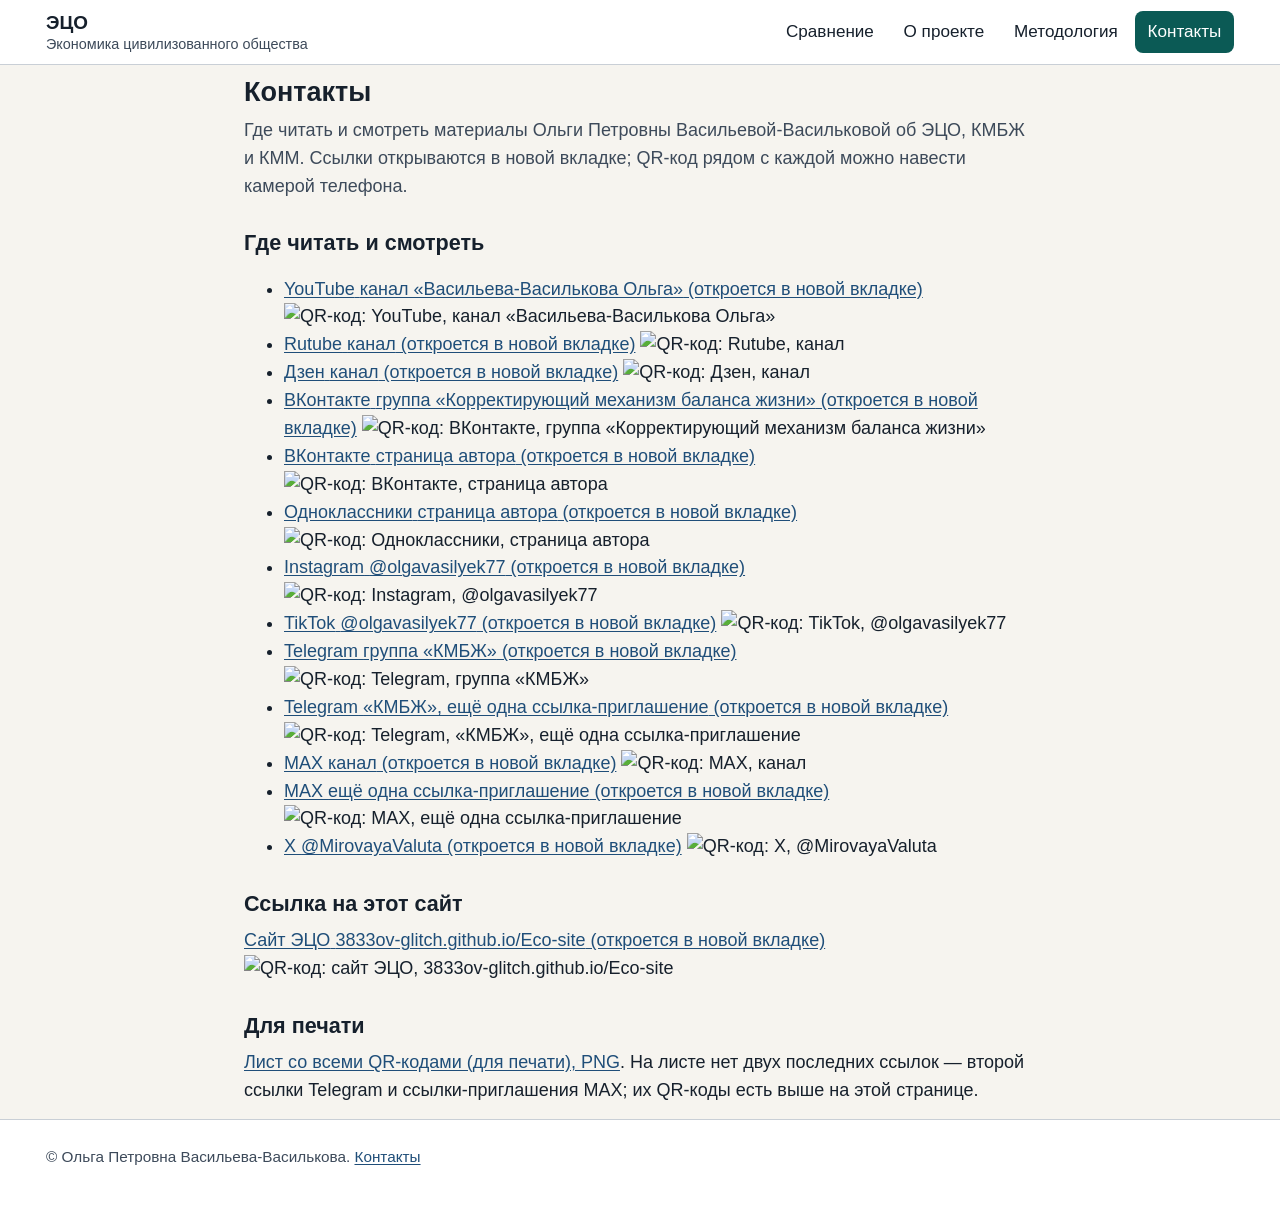
==== contacts.html @ aff53b92 "Страница «Контакты»" ====
<!doctype html>
<html lang="ru">
<head>
<meta charset="utf-8">
<meta name="viewport" content="width=device-width, initial-scale=1">
<title>Контакты — ЭЦО</title>
<meta name="description" content="Где читать и смотреть материалы Ольги Петровны Васильевой-Васильковой об ЭЦО, КМБЖ и КММ: каналы, группы и QR-коды.">
<link rel="icon" href="data:image/svg+xml,%3Csvg xmlns=%22http://www.w3.org/2000/svg%22 viewBox=%220 0 32 32%22%3E%3Crect width=%2232%22 height=%2232%22 rx=%226%22 fill=%22%230b5a55%22/%3E%3C/svg%3E">
<link rel="stylesheet" href="css/style.css">
</head>
<body>
<a class="skip" href="#main">Перейти к содержанию</a>
<header class="site">
  <div class="wrap">
    <a class="brand" href="index.html">ЭЦО<small>Экономика цивилизованного общества</small></a>
    <nav class="main" aria-label="Основное меню">
      <ul>
        <li><a href="index.html">Сравнение</a></li>
        <li><a href="project.html">О проекте</a></li>
        <li><a href="method.html">Методология</a></li>
        <li><a href="contacts.html" aria-current="page">Контакты</a></li>
      </ul>
    </nav>
  </div>
</header>
<main id="main" class="wrap prose">
  <h1>Контакты</h1>
  <p class="lead">Где читать и смотреть материалы Ольги Петровны Васильевой-Васильковой об ЭЦО, КМБЖ и КММ. Ссылки открываются в новой вкладке; QR-код рядом с каждой можно навести камерой телефона.</p>

  <section aria-labelledby="h-links">
    <h2 id="h-links">Где читать и смотреть</h2>
    <ul class="contacts">
      <li class="contact">
        <a class="cbtn" href="https://www.youtube.com/@olgav6627" target="_blank" rel="noopener"><span class="cnet">YouTube</span> <span class="cdesc">канал «Васильева-Василькова Ольга»</span><span class="visually-hidden"> (откроется в новой вкладке)</span></a>
        <img class="qr" src="img/qr/youtube.svg" width="96" height="96" loading="lazy" alt="QR-код: YouTube, канал «Васильева-Василькова Ольга»">
      </li>
      <li class="contact">
        <a class="cbtn" href="https://rutube.ru/channel/42778602/" target="_blank" rel="noopener"><span class="cnet">Rutube</span> <span class="cdesc">канал</span><span class="visually-hidden"> (откроется в новой вкладке)</span></a>
        <img class="qr" src="img/qr/rutube.svg" width="96" height="96" loading="lazy" alt="QR-код: Rutube, канал">
      </li>
      <li class="contact">
        <a class="cbtn" href="https://dzen.ru/mirovayavaluta" target="_blank" rel="noopener"><span class="cnet">Дзен</span> <span class="cdesc">канал</span><span class="visually-hidden"> (откроется в новой вкладке)</span></a>
        <img class="qr" src="img/qr/dzen.svg" width="96" height="96" loading="lazy" alt="QR-код: Дзен, канал">
      </li>
      <li class="contact">
        <a class="cbtn" href="https://vk.com/club237898123" target="_blank" rel="noopener"><span class="cnet">ВКонтакте</span> <span class="cdesc">группа «Корректирующий механизм баланса жизни»</span><span class="visually-hidden"> (откроется в новой вкладке)</span></a>
        <img class="qr" src="img/qr/vk-group.svg" width="96" height="96" loading="lazy" alt="QR-код: ВКонтакте, группа «Корректирующий механизм баланса жизни»">
      </li>
      <li class="contact">
        <a class="cbtn" href="https://vk.com/id841744508" target="_blank" rel="noopener"><span class="cnet">ВКонтакте</span> <span class="cdesc">страница автора</span><span class="visually-hidden"> (откроется в новой вкладке)</span></a>
        <img class="qr" src="img/qr/vk-author.svg" width="96" height="96" loading="lazy" alt="QR-код: ВКонтакте, страница автора">
      </li>
      <li class="contact">
        <a class="cbtn" href="https://ok.ru/profile/559780881135" target="_blank" rel="noopener"><span class="cnet">Одноклассники</span> <span class="cdesc">страница автора</span><span class="visually-hidden"> (откроется в новой вкладке)</span></a>
        <img class="qr" src="img/qr/ok.svg" width="96" height="96" loading="lazy" alt="QR-код: Одноклассники, страница автора">
      </li>
      <li class="contact">
        <a class="cbtn" href="https://www.instagram.com/olgavasilyek77/" target="_blank" rel="noopener"><span class="cnet">Instagram</span> <span class="cdesc">@olgavasilyek77</span><span class="visually-hidden"> (откроется в новой вкладке)</span></a>
        <img class="qr" src="img/qr/instagram.svg" width="96" height="96" loading="lazy" alt="QR-код: Instagram, @olgavasilyek77">
      </li>
      <li class="contact">
        <a class="cbtn" href="https://www.tiktok.com/@olgavasilyek77" target="_blank" rel="noopener"><span class="cnet">TikTok</span> <span class="cdesc">@olgavasilyek77</span><span class="visually-hidden"> (откроется в новой вкладке)</span></a>
        <img class="qr" src="img/qr/tiktok.svg" width="96" height="96" loading="lazy" alt="QR-код: TikTok, @olgavasilyek77">
      </li>
      <li class="contact">
        <a class="cbtn" href="https://t.me/+uTX1cscSsxpmMzIy" target="_blank" rel="noopener"><span class="cnet">Telegram</span> <span class="cdesc">группа «КМБЖ»</span><span class="visually-hidden"> (откроется в новой вкладке)</span></a>
        <img class="qr" src="img/qr/telegram-kmbzh.svg" width="96" height="96" loading="lazy" alt="QR-код: Telegram, группа «КМБЖ»">
      </li>
      <li class="contact">
        <a class="cbtn" href="https://t.me/+r0fAwLHxYt9mYzBi" target="_blank" rel="noopener"><span class="cnet">Telegram</span> <span class="cdesc">«КМБЖ», ещё одна ссылка-приглашение</span><span class="visually-hidden"> (откроется в новой вкладке)</span></a>
        <img class="qr" src="img/qr/telegram-2.svg" width="96" height="96" loading="lazy" alt="QR-код: Telegram, «КМБЖ», ещё одна ссылка-приглашение">
      </li>
      <li class="contact">
        <a class="cbtn" href="https://max.ru/-76821959017728" target="_blank" rel="noopener"><span class="cnet">MAX</span> <span class="cdesc">канал</span><span class="visually-hidden"> (откроется в новой вкладке)</span></a>
        <img class="qr" src="img/qr/max.svg" width="96" height="96" loading="lazy" alt="QR-код: MAX, канал">
      </li>
      <li class="contact">
        <a class="cbtn" href="https://max.ru/join/x9c79rkkoZeUaE5mDojRnZZspfd8ML-TWEK9g0cFnmY" target="_blank" rel="noopener"><span class="cnet">MAX</span> <span class="cdesc">ещё одна ссылка-приглашение</span><span class="visually-hidden"> (откроется в новой вкладке)</span></a>
        <img class="qr" src="img/qr/max-join.svg" width="96" height="96" loading="lazy" alt="QR-код: MAX, ещё одна ссылка-приглашение">
      </li>
      <li class="contact">
        <a class="cbtn" href="https://x.com/MirovayaValuta" target="_blank" rel="noopener"><span class="cnet">X</span> <span class="cdesc">@MirovayaValuta</span><span class="visually-hidden"> (откроется в новой вкладке)</span></a>
        <img class="qr" src="img/qr/x.svg" width="96" height="96" loading="lazy" alt="QR-код: X, @MirovayaValuta">
      </li>
    </ul>
  </section>

  <section aria-labelledby="h-siteqr">
    <h2 id="h-siteqr">Ссылка на этот сайт</h2>
    <div class="contact solo">
      <a class="cbtn" href="https://3833ov-glitch.github.io/Eco-site/" target="_blank" rel="noopener"><span class="cnet">Сайт ЭЦО</span> <span class="cdesc">3833ov-glitch.github.io/Eco-site</span><span class="visually-hidden"> (откроется в новой вкладке)</span></a>
      <img class="qr" src="img/qr/site.svg" width="96" height="96" loading="lazy" alt="QR-код: сайт ЭЦО, 3833ov-glitch.github.io/Eco-site">
    </div>
  </section>
  <section aria-labelledby="h-print">
    <h2 id="h-print">Для печати</h2>
    <p><a href="img/qr-list-print.png" download>Лист со всеми QR-кодами (для печати), PNG</a>. На листе нет двух последних ссылок — второй ссылки Telegram и ссылки-приглашения MAX; их QR-коды есть выше на этой странице.</p>
  </section>
</main>
<footer class="site"><div class="wrap"><p>© Ольга Петровна Васильева-Василькова. <a href="contacts.html">Контакты</a></p></div></footer>
</body>
</html>
---- css/style.css ----
:root{
  --bg:#f6f4ef; --surface:#ffffff; --ink:#16202c; --muted:#3d4a5a; --line:#c9cfd6;
  --accent:#0b5a55; --accent-ink:#ffffff; --accent-soft:#e3efed;
  --eco:#1f4e79; --eco-soft:#e6eef6; --warn-soft:#fff4d6; --warn-ink:#5a4200;
  --focus:#c2410c; --radius:12px;
  font-size:112.5%;
}
*{box-sizing:border-box}
html{-webkit-text-size-adjust:100%}
body{margin:0;background:var(--bg);color:var(--ink);font-family:"Segoe UI",Roboto,"Noto Sans","Helvetica Neue",Arial,sans-serif;line-height:1.55}
a{color:var(--eco);text-underline-offset:2px}
a:hover{color:var(--accent)}
:focus-visible{outline:3px solid var(--focus);outline-offset:2px}
.skip{position:absolute;left:-9999px;top:0;background:var(--ink);color:#fff;padding:.5rem 1rem;z-index:10}
.skip:focus{left:.5rem;top:.5rem}
.wrap{max-width:68rem;margin:0 auto;padding:0 1rem}
header.site{background:var(--surface);border-bottom:1px solid var(--line)}
header.site .wrap{display:flex;flex-wrap:wrap;align-items:center;justify-content:space-between;gap:.5rem;padding-top:.6rem;padding-bottom:.6rem}
.brand{font-weight:700;color:var(--ink);text-decoration:none;font-size:1.05rem;line-height:1.25}
.brand small{display:block;font-weight:400;color:var(--muted);font-size:.8rem}
nav.main ul{list-style:none;margin:0;padding:0;display:flex;gap:.25rem;flex-wrap:wrap}
nav.main a{display:block;padding:.45rem .7rem;border-radius:8px;text-decoration:none;color:var(--ink);font-size:.95rem}
nav.main a[aria-current="page"]{background:var(--accent);color:var(--accent-ink)}
main{padding:1rem 0 3rem}
h1{font-size:1.5rem;line-height:1.25;margin:.6rem 0 .4rem}
h2{font-size:1.2rem;line-height:1.3;margin:1.6rem 0 .5rem}
h3{font-size:1.05rem;margin:1.2rem 0 .4rem}
p{margin:.4rem 0 .8rem}
.lead{color:var(--muted);margin-top:0}
.card{background:var(--surface);border:1px solid var(--line);border-radius:var(--radius);padding:1rem}
/* selector */
.picker{position:relative;margin:.8rem 0 1rem}
.picker label{display:block;font-weight:600;margin-bottom:.3rem}
.picker input{width:100%;font:inherit;font-size:1.05rem;padding:.75rem .9rem;border:2px solid var(--ink);border-radius:10px;background:var(--surface);color:var(--ink)}
.picker input:focus{outline:3px solid var(--focus);outline-offset:1px}
.picker .hint{font-size:.85rem;color:var(--muted);margin:.3rem 0 0}
[role="listbox"]{position:absolute;z-index:5;left:0;right:0;max-height:22rem;overflow:auto;margin:.25rem 0 0;padding:.25rem;list-style:none;background:var(--surface);border:2px solid var(--ink);border-radius:10px;box-shadow:0 8px 24px rgba(0,0,0,.12)}
[role="listbox"][hidden]{display:none}
[role="option"]{display:flex;justify-content:space-between;gap:.5rem;align-items:center;padding:.55rem .6rem;border-radius:6px;cursor:pointer}
[role="option"][aria-selected="true"]{background:var(--accent);color:var(--accent-ink)}
[role="option"] .st{font-size:.75rem;white-space:nowrap;border:1px solid currentColor;border-radius:999px;padding:.05rem .45rem}
.grp{font-size:.75rem;text-transform:uppercase;letter-spacing:.05em;color:var(--muted);padding:.4rem .6rem .2rem}
.quick{display:flex;flex-wrap:wrap;gap:.4rem;margin:.2rem 0 0;padding:0;list-style:none}
.quick button{font:inherit;font-size:.9rem;padding:.35rem .7rem;border-radius:999px;border:1px solid var(--line);background:var(--surface);color:var(--ink);cursor:pointer}
.quick button[aria-pressed="true"]{background:var(--ink);color:#fff;border-color:var(--ink)}
/* badges */
.b{display:inline-block;font-size:.72rem;font-weight:600;line-height:1.2;padding:.12rem .45rem;border-radius:4px;vertical-align:middle;white-space:nowrap}
.b-obs{background:var(--accent-soft);color:#06403c;border:1.5px solid #06403c}
.b-mod{background:var(--eco-soft);color:#173a5c;border:1.5px dashed #173a5c}
.b-ill{background:var(--warn-soft);color:var(--warn-ink);border:1.5px dotted var(--warn-ink)}
.b-miss{background:#f1f1f1;color:#3a3a3a;border:1.5px solid #3a3a3a}
.legend{display:flex;flex-wrap:wrap;gap:.5rem 1rem;font-size:.85rem;color:var(--muted);margin:.4rem 0 1rem}
/* results */
.res-head h2{margin-top:.4rem}
.kpis{display:grid;grid-template-columns:1fr;gap:.7rem;margin:.6rem 0 1rem}
@media(min-width:40rem){.kpis{grid-template-columns:repeat(3,1fr)}}
.kpi{background:var(--surface);border:1px solid var(--line);border-left:6px solid var(--eco);border-radius:var(--radius);padding:.8rem .9rem}
.kpi .t{font-size:.85rem;color:var(--muted);margin:0 0 .2rem}
.kpi .v{font-size:1.45rem;font-weight:700;line-height:1.2;margin:0}
.kpi .s{font-size:.85rem;margin:.25rem 0 0;color:var(--muted)}
.tablewrap{overflow-x:auto;background:var(--surface);border:1px solid var(--line);border-radius:var(--radius)}
table{border-collapse:collapse;width:100%;min-width:34rem;font-size:.92rem}
caption{text-align:left;padding:.7rem .8rem;font-weight:600}
th,td{padding:.55rem .7rem;border-top:1px solid var(--line);text-align:left;vertical-align:top}
thead th{background:#eef1f4;border-top:none;font-size:.85rem}
td.num,th.num{text-align:right;font-variant-numeric:tabular-nums;white-space:nowrap}
tbody th{font-weight:600}
td .rng{display:block;font-size:.78rem;color:var(--muted)}
.explain{background:var(--surface);border:1px solid var(--line);border-left:6px solid var(--accent);border-radius:var(--radius);padding:.9rem 1rem;margin:1rem 0}
.explain p:last-child{margin-bottom:0}
.notice{background:var(--warn-soft);color:var(--warn-ink);border:1px solid #d9c27a;border-radius:var(--radius);padding:.8rem 1rem;margin:1rem 0}
.notice strong{color:#3d2d00}
.missing{background:#f3f3f3;border:2px dashed #555;border-radius:var(--radius);padding:1rem;margin:1rem 0}
details{background:var(--surface);border:1px solid var(--line);border-radius:var(--radius);padding:.6rem .9rem;margin:.7rem 0}
summary{cursor:pointer;font-weight:600}
dl.src{margin:.4rem 0}
dl.src dt{font-weight:600;margin-top:.5rem}
dl.src dd{margin:0 0 0 0;color:var(--muted);font-size:.9rem}
ol.refs li{margin:.35rem 0;font-size:.92rem}
.placeholder{background:repeating-linear-gradient(135deg,#fffaf0,#fffaf0 10px,#fff4dc 10px,#fff4dc 20px);border:2px dashed #8a6d1d;border-radius:var(--radius);padding:1rem;color:#4a3800}
.placeholder::before{content:"Место для текста автора";display:block;font-weight:700;font-size:.8rem;text-transform:uppercase;letter-spacing:.05em;margin-bottom:.3rem}
.formula{font-family:ui-monospace,"Cascadia Mono","DejaVu Sans Mono",monospace;background:#eef1f4;border-radius:8px;padding:.7rem .9rem;overflow-x:auto;font-size:.88rem;line-height:1.6}
footer.site{border-top:1px solid var(--line);background:var(--surface);font-size:.85rem;color:var(--muted)}
footer.site .wrap{padding-top:1rem;padding-bottom:1.5rem}
.sr{position:absolute;width:1px;height:1px;overflow:hidden;clip:rect(0 0 0 0);white-space:nowrap}
@media print{.picker,nav.main,.skip{display:none}}
/* компактная мобильная раскладка */
th .meta{display:block;font-weight:400;font-size:.78rem;color:var(--muted);margin-top:.2rem;line-height:1.35}
table{min-width:0}
@media(max-width:40rem){
  :root{font-size:106%}
  header.site .wrap{flex-wrap:nowrap;padding-top:.4rem;padding-bottom:.4rem}
  .brand small{display:none}
  nav.main a{padding:.4rem .5rem;font-size:.88rem}
  h1{font-size:1.25rem;margin:.4rem 0 .2rem}
  .lead{font-size:.92rem;margin-bottom:.3rem}
  .picker{margin:.4rem 0 .6rem}
  .picker label{margin-bottom:.15rem}
  .picker input{padding:.55rem .75rem}
  .quick{flex-wrap:nowrap;overflow-x:auto;padding-bottom:.3rem;margin-top:.4rem;-webkit-overflow-scrolling:touch}
  .quick button{white-space:nowrap;font-size:.85rem;padding:.3rem .6rem}
  .res-head h2{font-size:1.08rem;margin:.2rem 0 .1rem}
  .res-head .lead{font-size:.82rem}
  .kpis{grid-template-columns:1fr 1fr;gap:.45rem;margin:.4rem 0 .7rem}
  .kpi{padding:.5rem .6rem;border-left-width:4px}
  .kpi:first-child{grid-column:1 / -1}
  .kpi .t{font-size:.76rem}
  .kpi .v{font-size:1.12rem}
  .kpi .s{font-size:.74rem}
  .legend{font-size:.74rem;gap:.3rem .7rem;margin:.3rem 0 .5rem}
  table{font-size:.82rem}
  th,td{padding:.45rem .45rem}
  caption{font-size:.85rem;padding:.55rem .5rem}
  thead th{font-size:.76rem}
  td.num{white-space:normal}
}
.kpi-cost{border-left-color:#8a6d1d}
@media(min-width:40rem){.kpi-wide{grid-column:1 / -1}}
@media(max-width:40rem){.kpi-wide{grid-column:1 / -1}}
@media(max-width:40rem){
  table{table-layout:fixed;width:100%}
  thead th:first-child{width:42%}
  th,td{overflow-wrap:anywhere;hyphens:auto}
  .tablewrap{overflow-x:visible}
}
@media(max-width:40rem){ th.num{white-space:normal} }
main{overflow-wrap:break-word}
ol.refs a, dl.src a{overflow-wrap:anywhere;word-break:break-word}
.formula{white-space:normal;overflow-wrap:anywhere}
@media(max-width:40rem){ td .b, th .b{white-space:normal} #params-table thead th:first-child{width:34%} #params-table td.num{font-size:.78rem} }
/* таблица параметров на «Методологии»: горизонтальная прокрутка на узких экранах */
@media(max-width:40rem){
  #params-table .tablewrap{overflow-x:auto;-webkit-overflow-scrolling:touch}
  #params-table table{table-layout:auto;min-width:36rem}
  #params-table thead th:first-child{width:auto}
  #params-table th,#params-table td{overflow-wrap:normal;hyphens:manual}
}
/* страница «О проекте» */
.prose{max-width:46rem}
.quote{margin:.6rem 0 1rem;padding:.8rem 1rem;background:var(--surface);border-left:6px solid var(--accent);border-radius:var(--radius)}
.quote p{margin:0 0 .4rem;font-size:1.02rem}
.quote footer{font-size:.85rem;color:var(--muted)}
.chain{background:var(--eco-soft);color:#173a5c;border-radius:10px;padding:.7rem .9rem;font-weight:600}
ol.vols{list-style:none;padding:0;margin:.4rem 0}
ol.vols li{padding:.4rem 0;border-top:1px solid var(--line);font-size:.93rem}
ol.vols .vol{font-weight:700;margin-right:.25rem}
.cta{display:inline-block;background:var(--accent);color:var(--accent-ink);text-decoration:none;padding:.6rem 1rem;border-radius:10px;font-weight:600}
.cta:hover{color:#fff;background:#084844}
.vol26{background:var(--surface);border:1px solid var(--line);border-radius:var(--radius);padding:.7rem .9rem}
ol.vols .sub{color:var(--muted)}
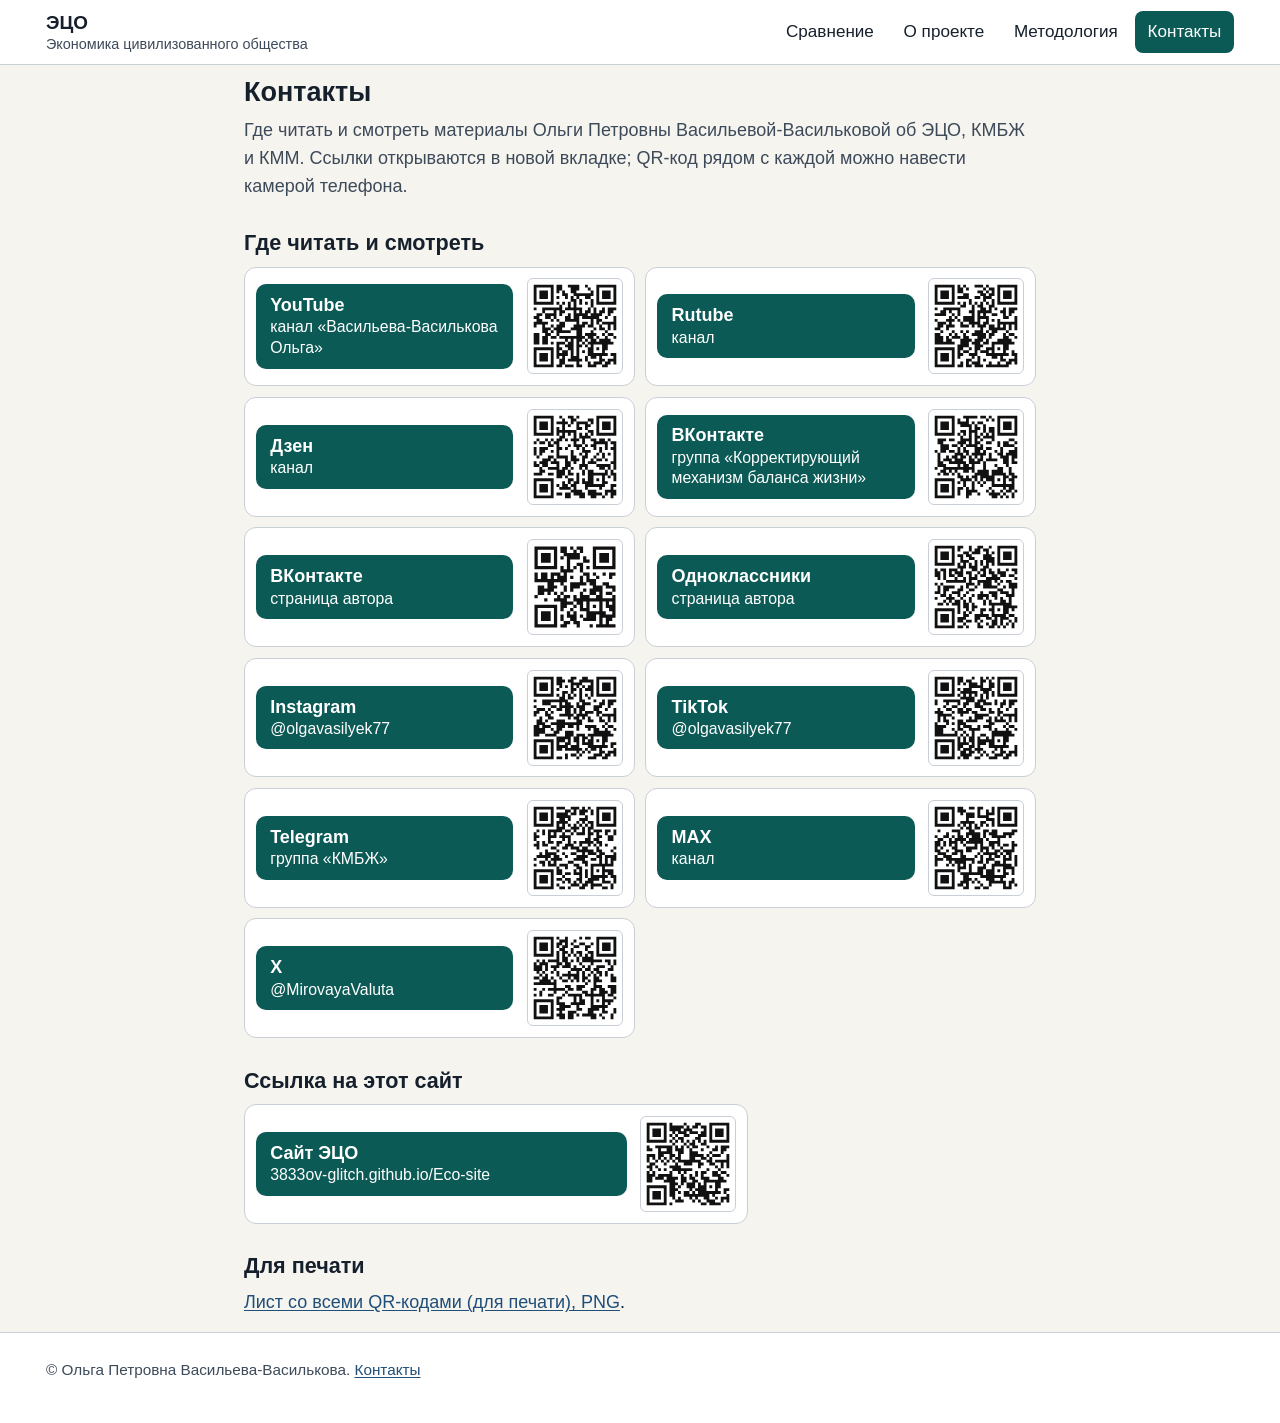
==== commit 2c4008c7: "Убраны дубли Telegram и MAX" ====
--- a/contacts.html
+++ b/contacts.html
@@ -67,16 +67,8 @@
         <img class="qr" src="img/qr/telegram-kmbzh.svg" width="96" height="96" loading="lazy" alt="QR-код: Telegram, группа «КМБЖ»">
       </li>
       <li class="contact">
-        <a class="cbtn" href="https://t.me/+r0fAwLHxYt9mYzBi" target="_blank" rel="noopener"><span class="cnet">Telegram</span> <span class="cdesc">«КМБЖ», ещё одна ссылка-приглашение</span><span class="visually-hidden"> (откроется в новой вкладке)</span></a>
-        <img class="qr" src="img/qr/telegram-2.svg" width="96" height="96" loading="lazy" alt="QR-код: Telegram, «КМБЖ», ещё одна ссылка-приглашение">
-      </li>
-      <li class="contact">
         <a class="cbtn" href="https://max.ru/-76821959017728" target="_blank" rel="noopener"><span class="cnet">MAX</span> <span class="cdesc">канал</span><span class="visually-hidden"> (откроется в новой вкладке)</span></a>
         <img class="qr" src="img/qr/max.svg" width="96" height="96" loading="lazy" alt="QR-код: MAX, канал">
-      </li>
-      <li class="contact">
-        <a class="cbtn" href="https://max.ru/join/x9c79rkkoZeUaE5mDojRnZZspfd8ML-TWEK9g0cFnmY" target="_blank" rel="noopener"><span class="cnet">MAX</span> <span class="cdesc">ещё одна ссылка-приглашение</span><span class="visually-hidden"> (откроется в новой вкладке)</span></a>
-        <img class="qr" src="img/qr/max-join.svg" width="96" height="96" loading="lazy" alt="QR-код: MAX, ещё одна ссылка-приглашение">
       </li>
       <li class="contact">
         <a class="cbtn" href="https://x.com/MirovayaValuta" target="_blank" rel="noopener"><span class="cnet">X</span> <span class="cdesc">@MirovayaValuta</span><span class="visually-hidden"> (откроется в новой вкладке)</span></a>
@@ -94,7 +86,7 @@
   </section>
   <section aria-labelledby="h-print">
     <h2 id="h-print">Для печати</h2>
-    <p><a href="img/qr-list-print.png" download>Лист со всеми QR-кодами (для печати), PNG</a>. На листе нет двух последних ссылок — второй ссылки Telegram и ссылки-приглашения MAX; их QR-коды есть выше на этой странице.</p>
+    <p><a href="img/qr-list-print.png" download>Лист со всеми QR-кодами (для печати), PNG</a>.</p>
   </section>
 </main>
 <footer class="site"><div class="wrap"><p>© Ольга Петровна Васильева-Василькова. <a href="contacts.html">Контакты</a></p></div></footer>
--- a/css/style.css
+++ b/css/style.css
@@ -148,3 +148,21 @@
 .cta:hover{color:#fff;background:#084844}
 .vol26{background:var(--surface);border:1px solid var(--line);border-radius:var(--radius);padding:.7rem .9rem}
 ol.vols .sub{color:var(--muted)}
+/* контакты */
+.visually-hidden{position:absolute!important;width:1px;height:1px;overflow:hidden;clip:rect(0 0 0 0);clip-path:inset(50%);white-space:nowrap}
+ul.contacts{list-style:none;padding:0;margin:.5rem 0;display:grid;gap:.6rem}
+@media(min-width:40rem){ul.contacts{grid-template-columns:1fr 1fr}}
+.contact{display:flex;align-items:center;gap:.75rem;background:var(--surface);border:1px solid var(--line);border-radius:var(--radius);padding:.6rem}
+.contact.solo{max-width:28rem}
+.cbtn{flex:1;min-width:0;display:block;min-height:44px;padding:.55rem .8rem;border-radius:10px;background:var(--accent);color:var(--accent-ink);text-decoration:none;line-height:1.3;overflow-wrap:anywhere}
+.cbtn:hover{background:#084844;color:#fff}
+.cbtn:focus-visible{outline:3px solid #f2b705;outline-offset:2px}
+.cnet{display:block;font-weight:700}
+.cdesc{display:block;font-size:.88rem}
+img.qr{flex:none;width:96px;height:96px;background:#fff;border:1px solid var(--line);border-radius:6px}
+@media(max-width:40rem){
+  header.site .wrap{gap:.1rem .35rem;flex-wrap:wrap}
+  nav.main ul{gap:0;flex-wrap:nowrap}
+  nav.main a{padding:.4rem .26rem;font-size:.78rem;white-space:nowrap}
+}
+@media(max-width:22rem){nav.main ul{flex-wrap:wrap}}
